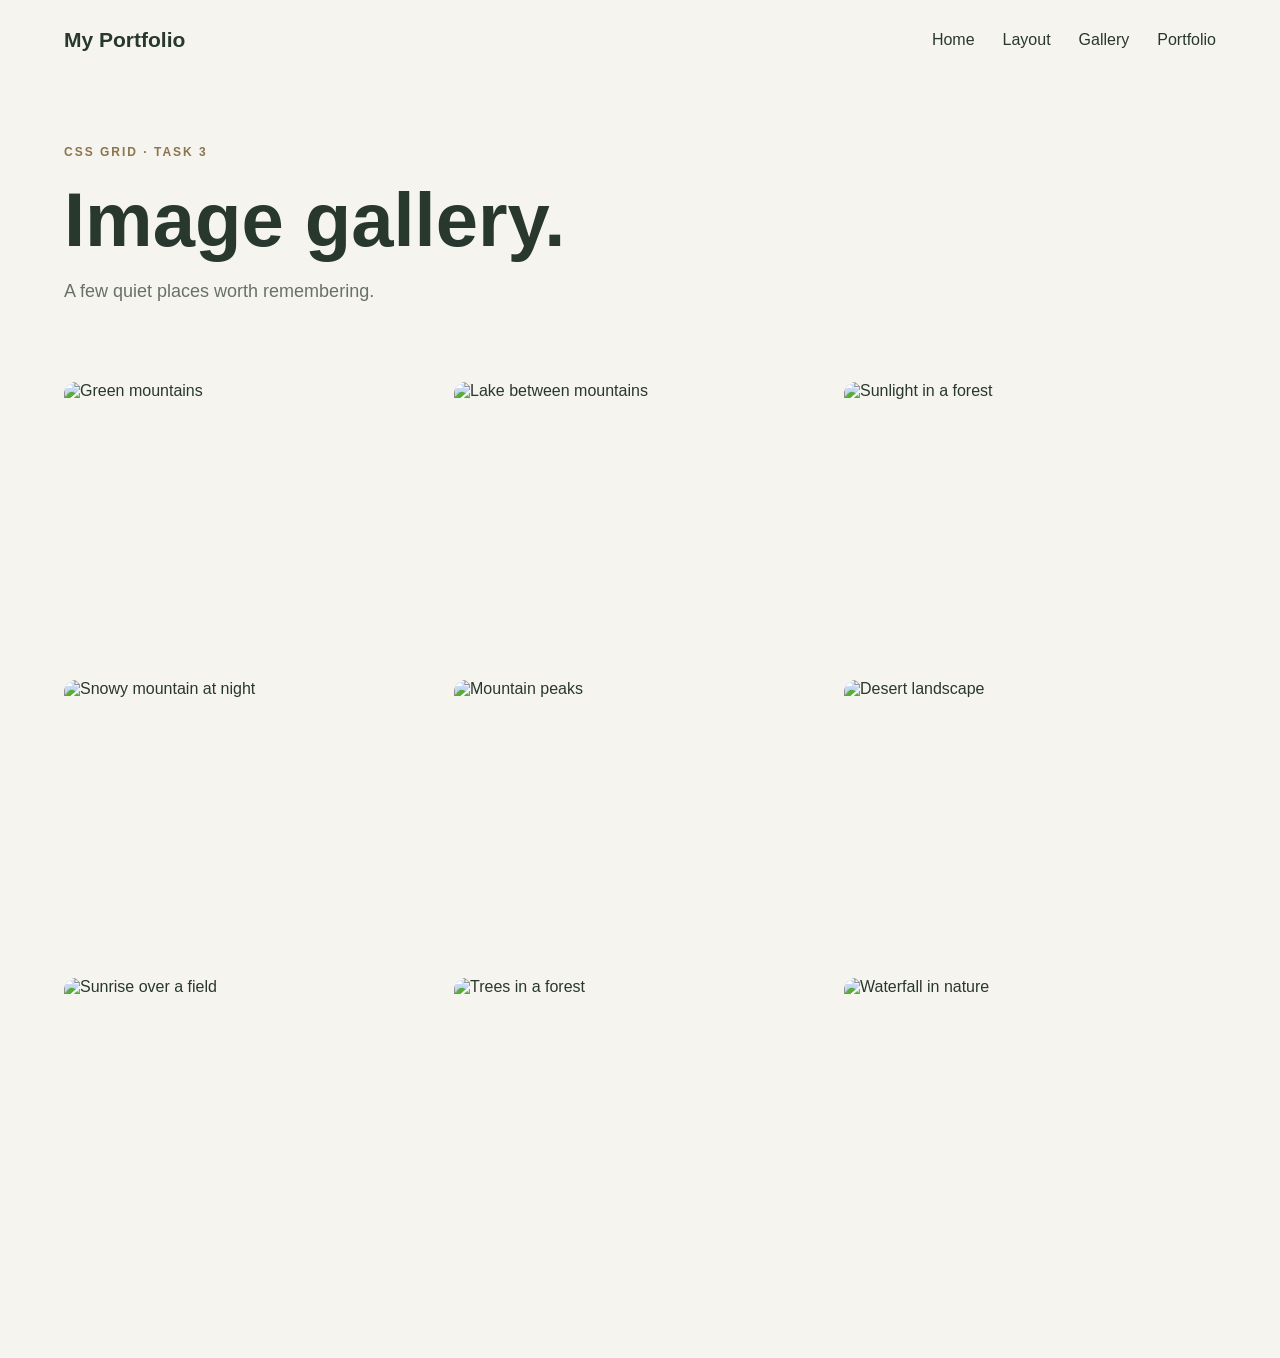
==== gallery.html @ 88518381 "Add gallery and portfolio pages" ====
<!DOCTYPE html>
<html lang="en">
<head>
  <meta charset="UTF-8">
  <meta name="viewport" content="width=device-width, initial-scale=1.0">
  <title>Image Gallery</title>
  <link rel="stylesheet" href="style.css">
</head>
<body>
  <header class="header">
    <a class="logo" href="index.html">My Portfolio</a>
    <nav>
      <a href="index.html">Home</a>
      <a href="layout.html">Layout</a>
      <a href="gallery.html">Gallery</a>
      <a href="portfolio.html">Portfolio</a>
    </nav>
  </header>

  <main>
    <p class="label">CSS GRID · TASK 3</p>
    <h1>Image gallery.</h1>
    <p class="intro">A few quiet places worth remembering.</p>

    <section class="gallery">
      <figure><img src="https://images.unsplash.com/photo-1500534623283-312aade485b7?w=800&q=85" alt="Green mountains"><figcaption>Green hills</figcaption></figure>
      <figure><img src="https://images.unsplash.com/photo-1470770841072-f978cf4d019e?w=800&q=85" alt="Lake between mountains"><figcaption>Still water</figcaption></figure>
      <figure><img src="https://images.unsplash.com/photo-1441974231531-c6227db76b6e?w=800&q=85" alt="Sunlight in a forest"><figcaption>Morning forest</figcaption></figure>
      <figure><img src="https://images.unsplash.com/photo-1519681393784-d120267933ba?w=800&q=85" alt="Snowy mountain at night"><figcaption>Night sky</figcaption></figure>
      <figure><img src="https://images.unsplash.com/photo-1464822759023-fed622ff2c3b?w=800&q=85" alt="Mountain peaks"><figcaption>Mountain air</figcaption></figure>
      <figure><img src="https://images.unsplash.com/photo-1500534314209-a25ddb2bd429?w=800&q=85" alt="Desert landscape"><figcaption>Warm light</figcaption></figure>
      <figure><img src="https://images.unsplash.com/photo-1470252649378-9c29740c9fa8?w=800&q=85" alt="Sunrise over a field"><figcaption>First light</figcaption></figure>
      <figure><img src="https://images.unsplash.com/photo-1473448912268-2022ce9509d8?w=800&q=85" alt="Trees in a forest"><figcaption>Forest path</figcaption></figure>
      <figure><img src="https://images.unsplash.com/photo-1433086966358-54859d0ed716?w=800&q=85" alt="Waterfall in nature"><figcaption>Waterfall</figcaption></figure>
    </section>
  </main>
</body>
</html>
---- style.css ----
* { box-sizing: border-box; }

body {
  margin: 0;
  background: #f6f4ee;
  color: #28382e;
  font-family: Arial, sans-serif;
}

.header {
  max-width: 1200px;
  margin: auto;
  padding: 28px 24px;
  display: flex;
  justify-content: space-between;
  align-items: center;
  gap: 24px;
}

a { color: inherit; text-decoration: none; }
.logo { font-size: 21px; font-weight: bold; }
nav { display: flex; gap: 28px; }
nav a:hover { color: #8b744e; }

main { max-width: 1200px; margin: 65px auto 100px; padding: 0 24px; }
.label { color: #8b744e; font-size: 12px; font-weight: bold; letter-spacing: 2px; }
h1 { margin: 20px 0; font-size: clamp(44px, 6vw, 76px); line-height: 1.08; }
.intro { margin-bottom: 80px; color: #677168; font-size: 18px; }
h2 { margin-bottom: 24px; font-size: 27px; }

.cards { display: flex; gap: 22px; }
.card {
  flex: 1;
  display: flex;
  flex-direction: column;
  overflow: hidden;
  background: white;
  border-radius: 14px;
  transition: transform .2s, box-shadow .2s;
}
.card:hover { transform: translateY(-5px); box-shadow: 0 14px 30px #28382e20; }
.card img { width: 100%; height: 230px; object-fit: cover; }
.card-text { flex: 1; display: flex; flex-direction: column; padding: 25px; }
.card h3 { margin: 0 0 10px; font-size: 22px; }
.card p { flex: 1; margin: 0 0 28px; color: #677168; line-height: 1.5; }
.button { align-self: flex-start; padding: 11px 18px; border-radius: 6px; background: #28382e; color: white; }
.button:hover { background: #405a48; }

.page-grid {
  display: grid;
  grid-template-columns: 230px 1fr;
  grid-template-rows: auto 1fr auto;
  grid-template-areas: "head head" "side content" "foot foot";
  gap: 16px;
}
.page-grid > * { padding: 28px; border-radius: 12px; }
.page-grid span { font-size: 12px; font-weight: bold; letter-spacing: 2px; }
.grid-header { grid-area: head; background: #dce6d8; }
.grid-header h2 { margin: 22px 0 4px; font-size: 34px; }
.grid-sidebar { grid-area: side; background: #eae7dc; }
.grid-sidebar p { padding-top: 18px; border-top: 1px solid #d2d0c6; }
.grid-content { grid-area: content; background: white; }
.grid-content img { display: block; width: 100%; height: 300px; margin-top: 22px; object-fit: cover; border-radius: 8px; }
.grid-content h2 { margin-bottom: 10px; }
.grid-content p { margin: 0; color: #677168; line-height: 1.5; }
.grid-footer { grid-area: foot; background: #28382e; color: white; }

.gallery { display: grid; grid-template-columns: repeat(3, 1fr); gap: 18px; }
.gallery figure { position: relative; overflow: hidden; margin: 0; border-radius: 12px; }
.gallery img { display: block; width: 100%; height: 280px; object-fit: cover; }
.gallery figcaption {
  position: absolute;
  right: 0;
  bottom: 0;
  left: 0;
  padding: 30px 18px 18px;
  background: linear-gradient(transparent, #0009);
  color: white;
  opacity: 0;
  transition: opacity .2s;
}
.gallery figure:hover figcaption { opacity: 1; }

.portfolio-grid { display: grid; grid-template-columns: 1fr 280px; gap: 24px; }
.projects h2, .portfolio-info h2 { margin-top: 0; }
.project-card {
  display: flex;
  flex-direction: column;
  align-items: flex-start;
  margin-bottom: 16px;
  padding: 28px;
  background: white;
  border-radius: 12px;
}
.project-card h3 { margin: 0 0 10px; font-size: 23px; }
.project-card p { margin: 0 0 24px; color: #677168; line-height: 1.5; }
.portfolio-info { align-self: start; padding: 28px; background: #dce6d8; border-radius: 12px; }
.portfolio-info p { line-height: 1.6; }
.portfolio-footer { grid-column: 1 / -1; padding: 24px; background: #28382e; color: white; border-radius: 12px; }

@media (max-width: 700px) {
  .header { align-items: flex-start; flex-direction: column; }
  nav { flex-wrap: wrap; gap: 14px 20px; }
  main { margin-top: 45px; }
  .intro { margin-bottom: 55px; }
  .cards { flex-direction: column; }
  .page-grid {
    grid-template-columns: 1fr;
    grid-template-areas: "head" "side" "content" "foot";
  }
  .gallery { grid-template-columns: repeat(2, 1fr); }
  .portfolio-grid { grid-template-columns: 1fr; }
}

@media (max-width: 450px) {
  .gallery { grid-template-columns: 1fr; }
}

@media (hover: none) {
  .gallery figcaption { opacity: 1; }
}
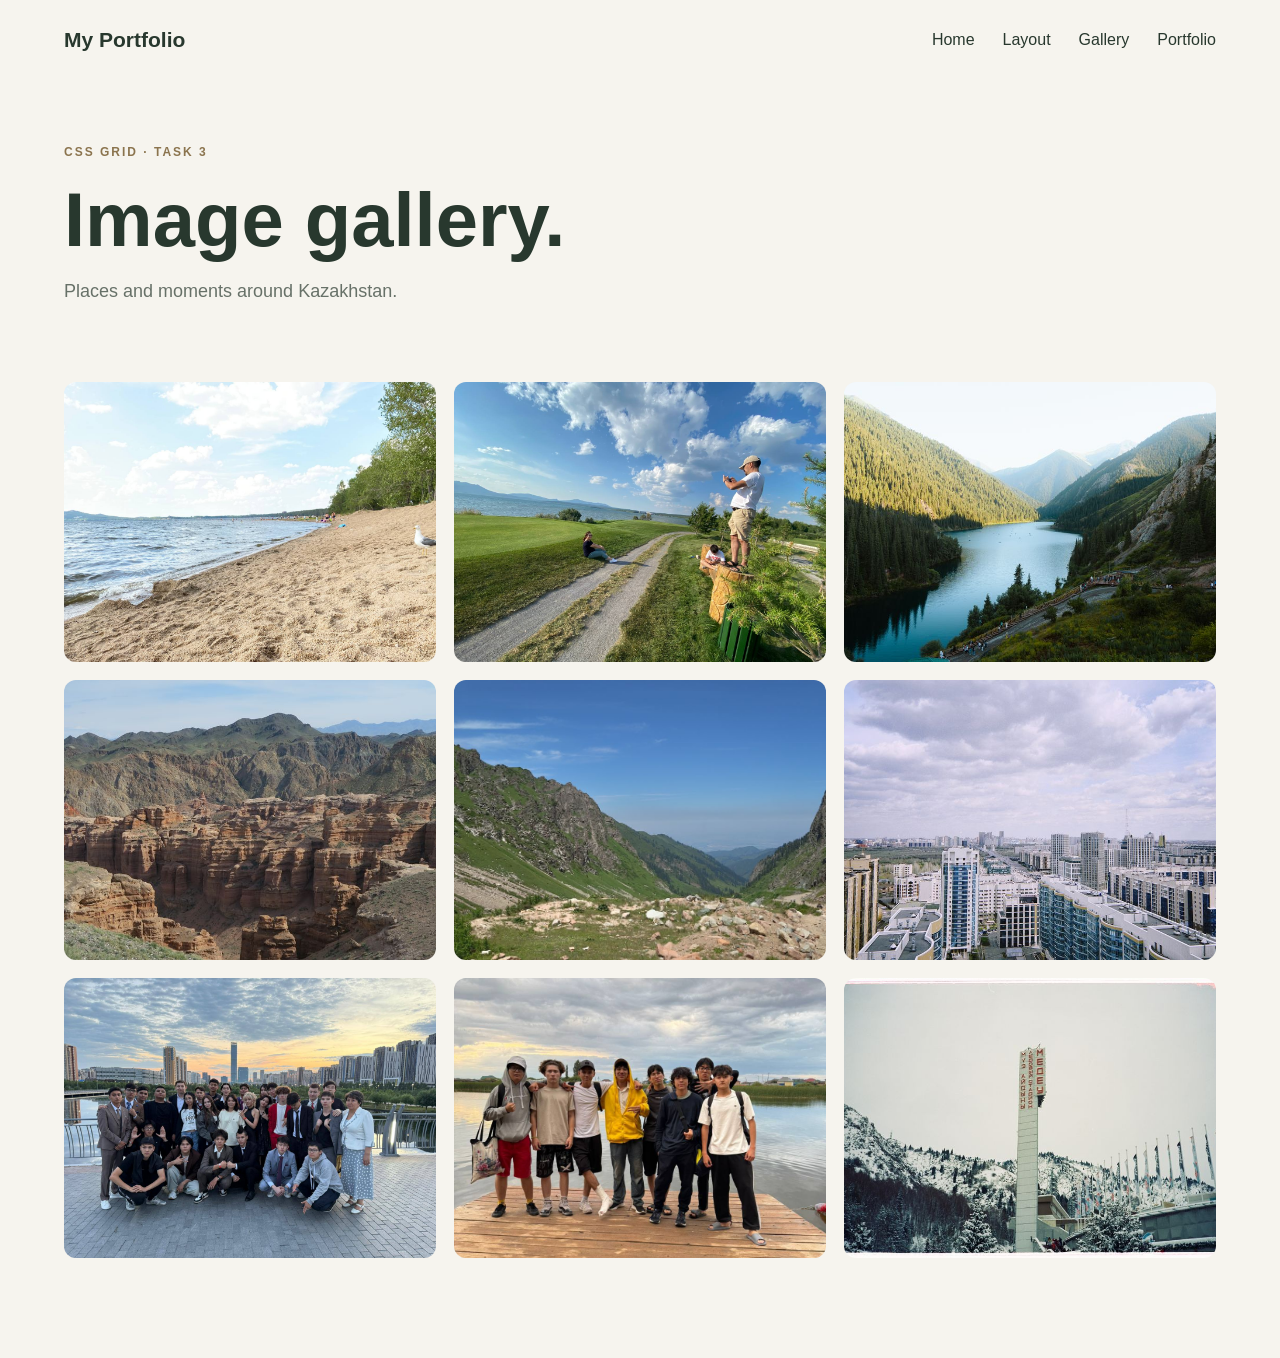
==== commit 33ea2805: "Add project README" ====
--- a/gallery.html
+++ b/gallery.html
@@ -20,18 +20,18 @@
   <main>
     <p class="label">CSS GRID · TASK 3</p>
     <h1>Image gallery.</h1>
-    <p class="intro">A few quiet places worth remembering.</p>
+    <p class="intro">Places and moments around Kazakhstan.</p>
 
     <section class="gallery">
-      <figure><img src="https://images.unsplash.com/photo-1500534623283-312aade485b7?w=800&q=85" alt="Green mountains"><figcaption>Green hills</figcaption></figure>
-      <figure><img src="https://images.unsplash.com/photo-1470770841072-f978cf4d019e?w=800&q=85" alt="Lake between mountains"><figcaption>Still water</figcaption></figure>
-      <figure><img src="https://images.unsplash.com/photo-1441974231531-c6227db76b6e?w=800&q=85" alt="Sunlight in a forest"><figcaption>Morning forest</figcaption></figure>
-      <figure><img src="https://images.unsplash.com/photo-1519681393784-d120267933ba?w=800&q=85" alt="Snowy mountain at night"><figcaption>Night sky</figcaption></figure>
-      <figure><img src="https://images.unsplash.com/photo-1464822759023-fed622ff2c3b?w=800&q=85" alt="Mountain peaks"><figcaption>Mountain air</figcaption></figure>
-      <figure><img src="https://images.unsplash.com/photo-1500534314209-a25ddb2bd429?w=800&q=85" alt="Desert landscape"><figcaption>Warm light</figcaption></figure>
-      <figure><img src="https://images.unsplash.com/photo-1470252649378-9c29740c9fa8?w=800&q=85" alt="Sunrise over a field"><figcaption>First light</figcaption></figure>
-      <figure><img src="https://images.unsplash.com/photo-1473448912268-2022ce9509d8?w=800&q=85" alt="Trees in a forest"><figcaption>Forest path</figcaption></figure>
-      <figure><img src="https://images.unsplash.com/photo-1433086966358-54859d0ed716?w=800&q=85" alt="Waterfall in nature"><figcaption>Waterfall</figcaption></figure>
+      <figure><img src="images/borovoe-lake.png" alt="Lake in Borovoe"><figcaption>Borovoe Lake</figcaption></figure>
+      <figure><img src="images/borovoe-day.png" alt="Day by the lake in Borovoe"><figcaption>Borovoe</figcaption></figure>
+      <figure><img src="images/kolsai.jpg" alt="Boat on Kolsai Lake"><figcaption>Kolsai Lake</figcaption></figure>
+      <figure><img src="images/charyn.jpg" alt="Rocks at Charyn Canyon"><figcaption>Charyn Canyon</figcaption></figure>
+      <figure><img src="images/almaty-mountains.jpg" alt="Mountains near Almaty"><figcaption>Almaty mountains</figcaption></figure>
+      <figure><img src="images/astana.jpg" alt="Buildings in Astana"><figcaption>Astana</figcaption></figure>
+      <figure><img src="images/astana-friends.png" alt="Friends in Astana"><figcaption>Astana with friends</figcaption></figure>
+      <figure><img src="images/astana-lake.png" alt="Friends by a lake in Astana"><figcaption>Another day in Astana</figcaption></figure>
+      <figure><img src="images/medeu.jpg" alt="Medeu skating rink in Almaty"><figcaption>Medeu</figcaption></figure>
     </section>
   </main>
 </body>
